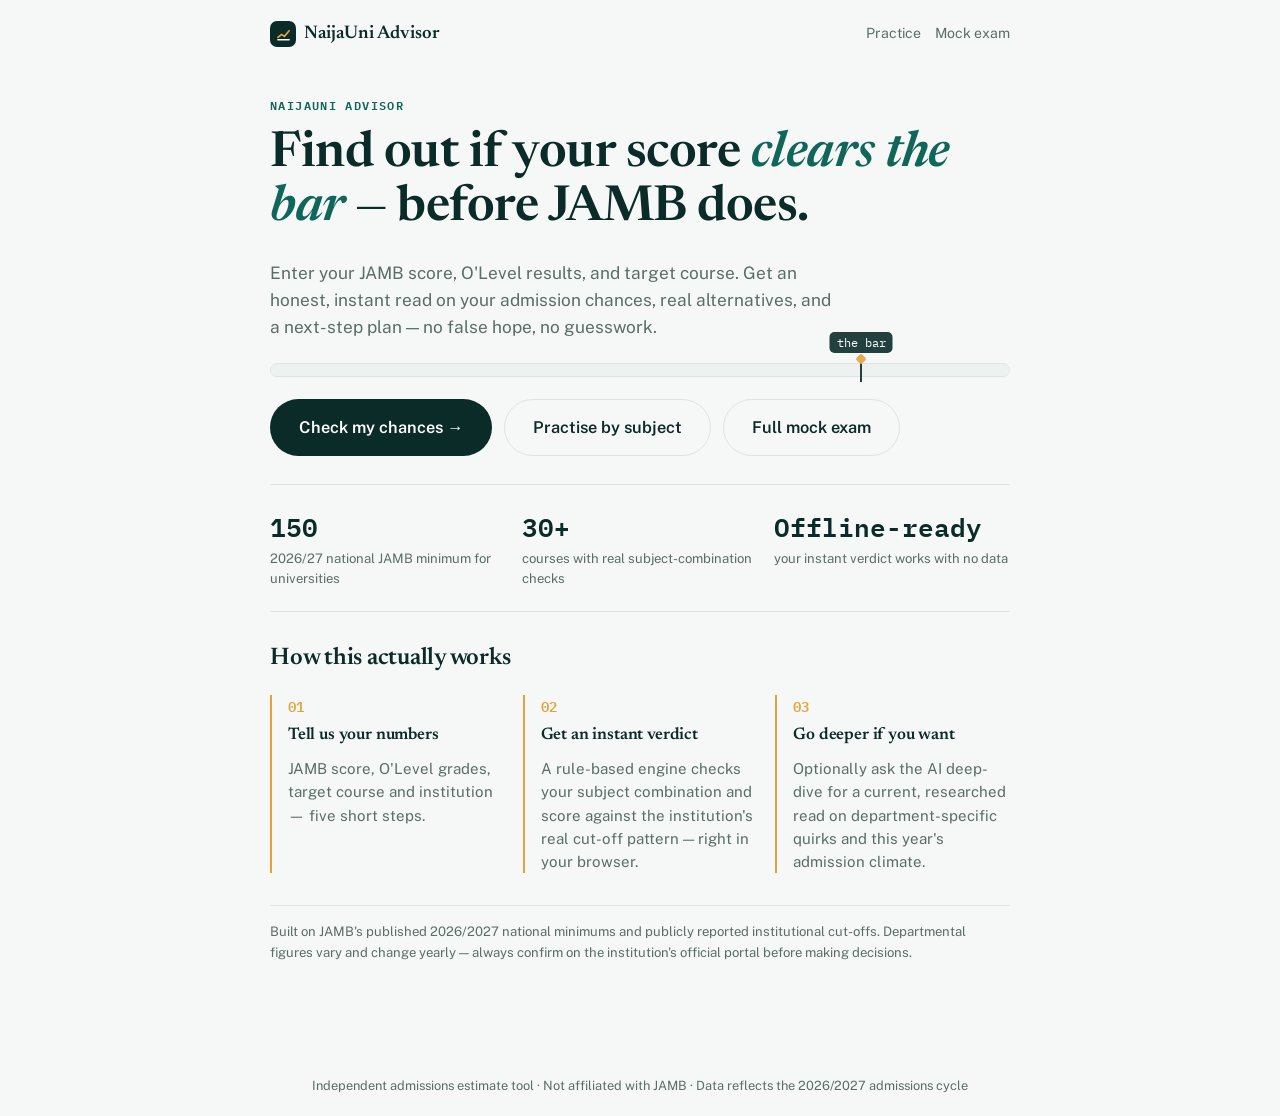
==== index.html @ e61abd61 "Add files via upload Signed-off-by: Azeez Ajibola Azeez <afwunajibola@gmail.com>" ====
<!doctype html>
<html lang="en">
<head>
<meta charset="UTF-8">
<meta name="viewport" content="width=device-width, initial-scale=1, viewport-fit=cover">
<title>NaijaUni Advisor — Know your admission chances</title>
<meta name="description" content="Check your JAMB admission chances instantly. Enter your UTME score, O'Level results and target course to get an honest, evidence-based verdict, real alternatives, and career outlook.">
<meta name="theme-color" content="#0B2B29">
<link rel="manifest" href="manifest.json">
<link rel="icon" href="icons/icon-192.png">
<link rel="apple-touch-icon" href="icons/icon-192.png">

<link rel="preconnect" href="https://fonts.googleapis.com">
<link rel="preconnect" href="https://fonts.gstatic.com" crossorigin>
<link href="https://fonts.googleapis.com/css2?family=Newsreader:ital,wght@0,500;0,600;0,700;1,500;1,600&family=Public+Sans:wght@400;500;600;700&family=IBM+Plex+Mono:wght@500;600&display=swap" rel="stylesheet">

<link rel="stylesheet" href="styles.css">
</head>
<body>
<div class="topbar">
  <a href="/" class="brand" onclick="event.preventDefault(); state.step=0; state.result=null; saveState(); render();">
    <span class="brand-mark">
      <svg viewBox="0 0 16 16" fill="none" xmlns="http://www.w3.org/2000/svg">
        <path d="M2 11L6 8L9 10L14 4" stroke="#E3A23C" stroke-width="1.8" stroke-linecap="round" stroke-linejoin="round"/>
        <path d="M2 13.5H14" stroke="#F6F8F7" stroke-width="1.6" stroke-linecap="round"/>
      </svg>
    </span>
    NaijaUni Advisor
  </a>
  <nav style="display:flex;gap:14px;align-items:center;font-size:.88rem"><a href="practice.html" style="color:var(--ink-muted);text-decoration:none">Practice</a><a href="cbt-exam.html" style="color:var(--ink-muted);text-decoration:none">Mock exam</a>
  <button id="install-btn" hidden>Install app</button></nav>
</div>

<main id="app"></main>

<footer>
  Independent admissions estimate tool · Not affiliated with JAMB · Data reflects the 2026/2027 admissions cycle
</footer>

<script src="data.js"></script>
<script src="app.js"></script>
</body>
</html>
---- styles.css ----
/* =========================================================
   NaijaUni Advisor — design system
   Palette: deep ink-teal + seal-gold accent on cool paper
   Type: Newsreader (display) / Public Sans (body) / IBM Plex Mono (data)
   ========================================================= */

:root {
  --ink-900: #0B2B29;
  --ink-800: #123A37;
  --teal-600: #0F6659;
  --teal-500: #157C6B;
  --gold-500: #E3A23C;
  --gold-300: #F0C784;
  --paper-50: #F6F8F7;
  --paper-100: #EDF1EF;
  --line: #DCE4E2;
  --ink-text: #14201F;
  --ink-muted: #5A6D69;

  --strong: #1F8A5F;
  --moderate: #C98A24;
  --low: #C0553F;
  --very-low: #8C2F39;

  --radius: 14px;
  --radius-sm: 8px;
  --shadow-card: 0 1px 2px rgba(11,43,41,0.06), 0 8px 24px -12px rgba(11,43,41,0.18);
  --max-width: 780px;
}

* { box-sizing: border-box; }

html { -webkit-tap-highlight-color: transparent; }

body {
  margin: 0;
  background: var(--paper-50);
  color: var(--ink-text);
  font-family: "Public Sans", -apple-system, BlinkMacSystemFont, sans-serif;
  line-height: 1.55;
  -webkit-font-smoothing: antialiased;
}

.mono { font-family: "IBM Plex Mono", ui-monospace, monospace; }

h1, h2, h3 {
  font-family: "Newsreader", Georgia, serif;
  color: var(--ink-900);
  margin: 0 0 0.5em;
  letter-spacing: -0.01em;
}
h1 { font-size: clamp(2rem, 5vw, 3.1rem); font-weight: 600; line-height: 1.08; }
h1 em { font-style: italic; color: var(--teal-600); }
h2 { font-size: 1.5rem; font-weight: 600; }
h3 { font-size: 1.05rem; font-weight: 600; }
p { margin: 0 0 1em; color: var(--ink-text); }

/* ---------- top bar ---------- */
.topbar {
  display: flex; align-items: center; justify-content: space-between;
  max-width: var(--max-width); margin: 0 auto; padding: 20px 20px 0;
}
.brand {
  font-family: "Newsreader", serif; font-weight: 600; font-size: 1.15rem;
  color: var(--ink-900); text-decoration: none; display: flex; align-items: center; gap: 8px;
}
.brand-mark {
  width: 26px; height: 26px; border-radius: 7px; background: var(--ink-900);
  display: inline-flex; align-items: center; justify-content: center;
}
.brand-mark svg { width: 15px; height: 15px; }
#install-btn {
  font: inherit; font-size: 0.85rem; border: 1px solid var(--line); background: #fff;
  color: var(--ink-900); border-radius: 999px; padding: 6px 14px; cursor: pointer;
}

/* ---------- layout ---------- */
main { max-width: var(--max-width); margin: 0 auto; padding: 20px 20px 80px; }
.screen { display: flex; flex-direction: column; gap: 20px; }

.card {
  background: #fff; border: 1px solid var(--line); border-radius: var(--radius);
  box-shadow: var(--shadow-card); padding: 28px;
}

/* ---------- landing ---------- */
.hero { padding: 28px 0 8px; }
.eyebrow {
  font-family: "IBM Plex Mono", monospace; font-size: 0.72rem; font-weight: 600;
  letter-spacing: 0.12em; color: var(--teal-600); text-transform: uppercase; margin: 0 0 14px;
}
.hero-sub { font-size: 1.08rem; color: var(--ink-muted); max-width: 52ch; }
.hero-actions { display: flex; gap: 12px; flex-wrap: wrap; margin-top: 22px; }
.hero-actions .btn-ghost { text-decoration: none; display: inline-flex; align-items: center; }
.cbt-link { margin-top: 6px; text-decoration: none; display: inline-flex; align-items: center; }

.trust-strip {
  display: grid; grid-template-columns: repeat(3, 1fr); gap: 16px;
  border-top: 1px solid var(--line); border-bottom: 1px solid var(--line); padding: 22px 0;
}
.trust-item { text-align: left; }
.trust-num { font-size: 1.6rem; font-weight: 600; color: var(--ink-900); display: block; }
.trust-label { font-size: 0.82rem; color: var(--ink-muted); margin-top: 2px; }

.how { padding: 8px 0; }
.how-grid { display: grid; gap: 18px; grid-template-columns: repeat(3, 1fr); margin-top: 18px; }
.how-card { border-left: 2px solid var(--gold-500); padding-left: 16px; }
.how-num { color: var(--gold-500); font-size: 0.85rem; font-weight: 600; }
.how-card h3 { margin-top: 6px; }
.how-card p { color: var(--ink-muted); font-size: 0.94rem; margin-bottom: 0; }

.landing-disclaimer {
  font-size: 0.82rem; color: var(--ink-muted); border-top: 1px solid var(--line);
  padding-top: 16px; margin-top: 4px;
}

/* ---------- cutoff bar (signature element) ---------- */
.cutoff-bar { margin: 22px 0; }
.cutoff-track {
  position: relative; height: 14px; background: var(--paper-100);
  border-radius: 999px; overflow: visible; border: 1px solid var(--line);
}
.cutoff-fill {
  height: 100%; border-radius: 999px; transition: width 0.6s cubic-bezier(.2,.8,.2,1);
}
.cutoff-fill.cleared { background: linear-gradient(90deg, var(--teal-500), var(--strong)); }
.cutoff-fill.short { background: linear-gradient(90deg, var(--low), var(--very-low)); }
.cutoff-mark {
  position: absolute; top: -6px; bottom: -6px; width: 2px; background: var(--ink-900);
  transform: translateX(-1px);
}
.cutoff-mark::after {
  content: ""; position: absolute; top: -3px; left: -3px; width: 8px; height: 8px;
  border-radius: 2px; background: var(--gold-500); transform: rotate(45deg);
}
.cutoff-mark-label {
  position: absolute; top: -26px; left: 50%; transform: translateX(-50%);
  font-size: 0.72rem; background: var(--ink-900); color: #fff; padding: 2px 7px; border-radius: 5px;
  white-space: nowrap;
}
.cutoff-bar-demo .cutoff-track { opacity: 0.9; }
.cutoff-caption { margin-top: 10px; font-size: 0.92rem; color: var(--ink-muted); }
.score-readout { color: var(--ink-900); font-weight: 600; font-size: 1rem; }

/* ---------- buttons ---------- */
.btn {
  font: inherit; font-weight: 600; border-radius: 999px; border: 1px solid transparent;
  padding: 12px 22px; cursor: pointer; transition: transform 0.15s ease, background 0.15s ease;
  font-size: 0.95rem;
}
.btn:active { transform: scale(0.97); }
.btn-primary { background: var(--ink-900); color: #fff; }
.btn-primary:hover { background: var(--teal-600); }
.btn-primary:disabled { opacity: 0.6; cursor: default; }
.btn-lg { padding: 15px 28px; font-size: 1.02rem; }
.btn-ghost { background: transparent; color: var(--ink-900); border-color: var(--line); }
.btn-ghost:hover { border-color: var(--ink-900); }
.btn-sm { padding: 8px 16px; font-size: 0.85rem; }

/* ---------- wizard ---------- */
.progress-wrap { padding: 4px 2px; }
.progress-label {
  display: flex; justify-content: space-between; font-size: 0.82rem;
  color: var(--ink-muted); margin-bottom: 8px;
}
.progress-bar { height: 6px; background: var(--paper-100); border-radius: 999px; overflow: hidden; }
.progress-fill { height: 100%; background: var(--teal-600); border-radius: 999px; transition: width 0.4s ease; }

.step-card { display: flex; flex-direction: column; gap: 18px; }
.step-body { display: flex; flex-direction: column; gap: 6px; }
.step-hint { color: var(--ink-muted); font-size: 0.95rem; }

.big-input, .big-textarea {
  font: inherit; font-size: 1.4rem; padding: 14px 16px; border-radius: var(--radius-sm);
  border: 1.5px solid var(--line); width: 100%; background: var(--paper-50);
}
.big-input:focus, .big-textarea:focus { outline: none; border-color: var(--teal-600); background: #fff; }
.big-textarea { font-size: 1rem; resize: vertical; }

.field-error { color: var(--very-low); font-size: 0.88rem; min-height: 1.2em; margin: 0; }

.wizard-nav { display: flex; justify-content: space-between; align-items: center; margin-top: 4px; }

/* olevel rows */
.olevel-rows { display: flex; flex-direction: column; gap: 8px; margin: 8px 0; }
.olevel-row { display: grid; grid-template-columns: 1fr 100px 32px; gap: 8px; align-items: center; }
.olevel-subject, .olevel-grade {
  font: inherit; padding: 10px 10px; border-radius: var(--radius-sm); border: 1.5px solid var(--line);
  background: var(--paper-50); font-size: 0.92rem;
}
.row-remove {
  width: 32px; height: 32px; border-radius: 50%; border: 1px solid var(--line); background: #fff;
  color: var(--very-low); font-size: 1.1rem; cursor: pointer; line-height: 1;
}
.sittings-toggle { display: flex; align-items: center; justify-content: space-between; margin-top: 6px; gap: 12px; flex-wrap: wrap; }
.toggle-group { display: flex; border: 1px solid var(--line); border-radius: 999px; overflow: hidden; }
.toggle-btn { font: inherit; font-size: 0.85rem; padding: 7px 14px; border: none; background: #fff; cursor: pointer; }
.toggle-btn.active { background: var(--ink-900); color: #fff; }

/* combobox */
.combobox { position: relative; }
.combobox-input {
  font: inherit; font-size: 1.1rem; padding: 14px 16px; border-radius: var(--radius-sm);
  border: 1.5px solid var(--line); width: 100%; background: var(--paper-50);
}
.combobox-input:focus { outline: none; border-color: var(--teal-600); background: #fff; }
.combobox-list {
  position: absolute; top: calc(100% + 6px); left: 0; right: 0; max-height: 280px; overflow-y: auto;
  background: #fff; border: 1px solid var(--line); border-radius: var(--radius-sm);
  box-shadow: var(--shadow-card); z-index: 20;
}
.combobox-item { padding: 11px 14px; cursor: pointer; display: flex; justify-content: space-between; gap: 10px; }
.combobox-item:hover, .combobox-item.active { background: var(--paper-100); }
.combobox-item-label { font-size: 0.96rem; }
.combobox-item-sub { font-size: 0.78rem; color: var(--ink-muted); white-space: nowrap; text-transform: capitalize; }
.combobox-empty { padding: 14px; color: var(--ink-muted); font-size: 0.9rem; }

/* ---------- results ---------- */
.result-slip { position: relative; overflow: hidden; }
.result-slip::before {
  content: ""; position: absolute; top: 0; left: 0; right: 0; height: 4px;
  background: linear-gradient(90deg, var(--teal-600), var(--gold-500));
}
.slip-header { display: flex; align-items: center; justify-content: space-between; margin-bottom: 18px; }

.verdict-badge {
  display: flex; flex-direction: column; gap: 4px; padding: 16px 18px; border-radius: var(--radius-sm);
  border: 1px solid var(--line);
}
.verdict-label { font-family: "Newsreader", serif; font-size: 1.7rem; font-weight: 600; color: var(--badge-color); }
.verdict-desc { color: var(--ink-muted); font-size: 0.95rem; }

.profile-grid {
  display: grid; grid-template-columns: 1fr 1fr; gap: 16px; margin-top: 22px;
  border-top: 1px solid var(--line); padding-top: 20px;
}
.profile-cell-label { font-size: 0.78rem; color: var(--ink-muted); text-transform: uppercase; letter-spacing: 0.04em; margin-bottom: 3px; }
.profile-cell-value { font-size: 1.05rem; font-weight: 600; color: var(--ink-900); }

.assess-grid { display: grid; grid-template-columns: 1fr 1fr; gap: 24px; margin-top: 14px; }
.assess-col h3 { font-size: 0.95rem; }
.assess-list { list-style: none; margin: 0; padding: 0; display: flex; flex-direction: column; gap: 10px; }
.assess-list li { padding-left: 24px; position: relative; font-size: 0.94rem; color: var(--ink-text); }
.assess-list.check li::before { content: "✓"; position: absolute; left: 0; color: var(--strong); font-weight: 700; }
.assess-list.flag li::before { content: "!"; position: absolute; left: 2px; color: var(--low); font-weight: 800; }

.alt-grid { display: grid; gap: 14px; margin-top: 14px; }
.alt-card { border: 1px solid var(--line); border-radius: var(--radius-sm); padding: 16px; background: var(--paper-50); }
.alt-card h3 { font-size: 1rem; margin-bottom: 6px; }
.alt-card p { font-size: 0.92rem; color: var(--ink-muted); margin: 0; }

.career-grid { display: grid; grid-template-columns: 1fr 1fr; gap: 16px; margin: 14px 0; }
.career-cell { border-left: 2px solid var(--gold-500); padding-left: 12px; }
.career-cell-label { font-size: 0.76rem; color: var(--ink-muted); text-transform: uppercase; letter-spacing: 0.04em; }
.career-cell-value { font-size: 0.95rem; font-weight: 600; margin-top: 2px; }
.career-note { font-size: 0.94rem; color: var(--ink-muted); font-style: italic; margin: 0; }

/* ---------- aggregate breakdown ---------- */
.breakdown-card h2 { margin-bottom: 4px; }
.breakdown-rows { display: flex; flex-direction: column; gap: 14px; margin: 18px 0; }
.breakdown-row-top { display: flex; justify-content: space-between; font-size: 0.92rem; margin-bottom: 6px; }
.breakdown-bar-track { height: 8px; background: var(--paper-100); border-radius: 999px; overflow: hidden; border: 1px solid var(--line); }
.breakdown-bar-fill { height: 100%; background: linear-gradient(90deg, var(--teal-500), var(--gold-500)); border-radius: 999px; transition: width 0.5s ease; }
.breakdown-total {
  display: flex; justify-content: space-between; align-items: center; font-size: 1.05rem; font-weight: 600;
  border-top: 1px solid var(--line); padding-top: 14px; color: var(--ink-900);
}
.putme-target {
  margin-top: 18px; padding: 16px; border-radius: var(--radius-sm); background: var(--paper-50); border: 1px solid var(--line);
}
.putme-target h3 { font-size: 0.98rem; margin-bottom: 8px; }
.putme-target p { font-size: 0.92rem; margin-bottom: 8px; }
.putme-note { color: var(--ink-muted); font-size: 0.85rem !important; font-style: italic; margin-bottom: 0 !important; }
.putme-input-row { display: flex; gap: 10px; margin-top: 16px; flex-wrap: wrap; }
.putme-input {
  flex: 1; min-width: 200px; font: inherit; font-size: 0.95rem; padding: 10px 14px;
  border-radius: var(--radius-sm); border: 1.5px solid var(--line); background: var(--paper-50);
}
.putme-input:focus { outline: none; border-color: var(--teal-600); background: #fff; }

.action-plan { margin: 14px 0 0; padding-left: 22px; display: flex; flex-direction: column; gap: 10px; }
.action-plan li { font-size: 0.96rem; }

.deepdive-card { background: var(--ink-900); color: #fff; }
.deepdive-card h2, .deepdive-card .step-hint { color: #fff; }
.deepdive-card .step-hint { color: rgba(255,255,255,0.7); }
.deepdive-header { margin-bottom: 16px; }
.deepdive-loading, .deepdive-error {
  font-size: 0.92rem; color: rgba(255,255,255,0.85); background: rgba(255,255,255,0.08);
  padding: 14px; border-radius: var(--radius-sm); margin-bottom: 14px;
}
.deepdive-text { font-size: 0.96rem; line-height: 1.65; margin-bottom: 16px; }
.deepdive-text h3, .deepdive-text h4 { color: #fff; margin-top: 1em; }
.deepdive-text ul { padding-left: 20px; }
.deepdive-card .btn-primary { background: var(--gold-500); color: var(--ink-900); }
.deepdive-card .btn-primary:hover { background: var(--gold-300); }

/* ---------- footer ---------- */
footer {
  max-width: var(--max-width); margin: 0 auto; padding: 20px; text-align: center;
  font-size: 0.8rem; color: var(--ink-muted);
}

/* ---------- responsive ---------- */
@media (max-width: 640px) {
  .trust-strip { grid-template-columns: 1fr; gap: 14px; }
  .how-grid { grid-template-columns: 1fr; }
  .profile-grid, .assess-grid, .career-grid { grid-template-columns: 1fr; }
  .card { padding: 20px; }
  .olevel-row { grid-template-columns: 1fr 84px 32px; }
}

/* ---------- print ---------- */
@media print {
  .topbar, .deepdive-card, .btn, footer { display: none !important; }
  body { background: #fff; }
  .card { box-shadow: none; border: 1px solid #ccc; }
}

/* ---------- reduced motion ---------- */
@media (prefers-reduced-motion: reduce) {
  .cutoff-fill, .progress-fill, .btn { transition: none; }
}

/* focus visibility */
a:focus-visible, button:focus-visible, input:focus-visible, select:focus-visible, textarea:focus-visible {
  outline: 2px solid var(--teal-600); outline-offset: 2px;
}

/* ---------- practice links on results ---------- */
.practice-block { margin-top: 18px; padding: 16px; border-radius: var(--radius-sm); background: var(--paper-50); border: 1px solid var(--line); }
.practice-block h3 { margin-bottom: 4px; }
.practice-links { display: flex; flex-wrap: wrap; gap: 8px; margin-top: 8px; }
.chip-link { text-decoration: none; font-size: .88rem; font-weight: 600; color: var(--ink-900); background: #fff; border: 1.5px solid var(--line); border-radius: 99px; padding: 7px 14px; }
.chip-link:hover { border-color: var(--teal-600); }

.deepdive-sources { font-size: .84rem; color: rgba(255,255,255,.75); margin-bottom: 14px; line-height: 1.7; }
.deepdive-sources a { color: var(--gold-300); }
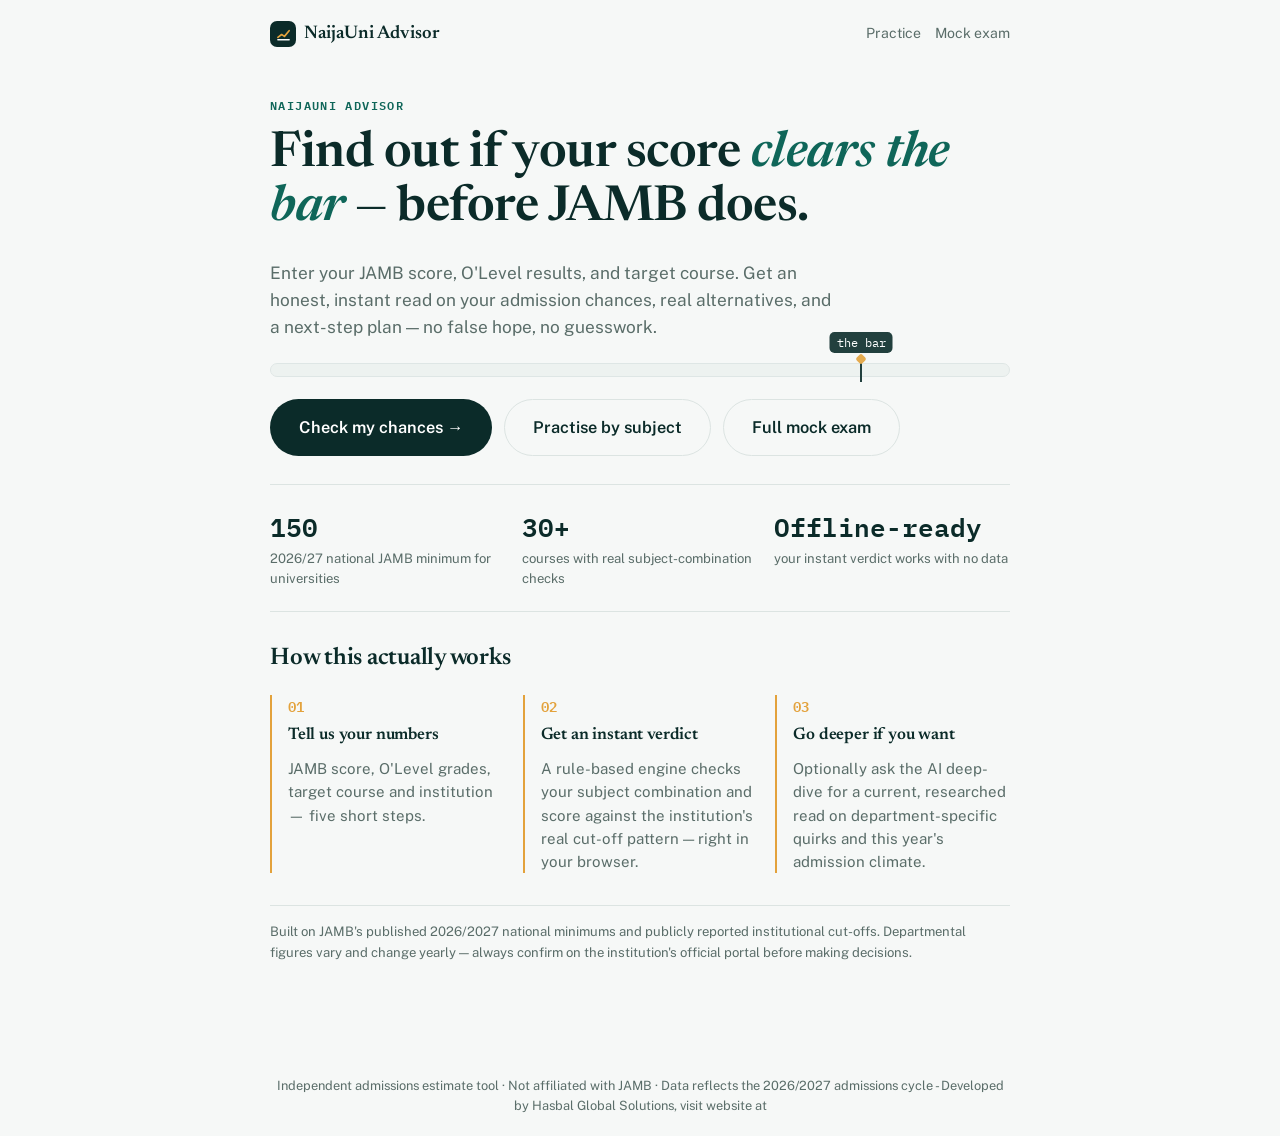
==== commit ffde969e: "Add developer info to footer in index.html Updated footer to include developer information and websi" ====
--- a/index.html
+++ b/index.html
@@ -3,7 +3,7 @@
 <head>
 <meta charset="UTF-8">
 <meta name="viewport" content="width=device-width, initial-scale=1, viewport-fit=cover">
-<title>NaijaUni Advisor — Know your admission chances</title>
+<title>NaijaUni Advisor - Know your admission chances</title>
 <meta name="description" content="Check your JAMB admission chances instantly. Enter your UTME score, O'Level results and target course to get an honest, evidence-based verdict, real alternatives, and career outlook.">
 <meta name="theme-color" content="#0B2B29">
 <link rel="manifest" href="manifest.json">
@@ -34,7 +34,7 @@
 <main id="app"></main>
 
 <footer>
-  Independent admissions estimate tool · Not affiliated with JAMB · Data reflects the 2026/2027 admissions cycle
+  Independent admissions estimate tool · Not affiliated with JAMB · Data reflects the 2026/2027 admissions cycle - Developed by Hasbal Global Solutions, visit website at <link href = "https://hasbal.com.ng/" >
 </footer>
 
 <script src="data.js"></script>
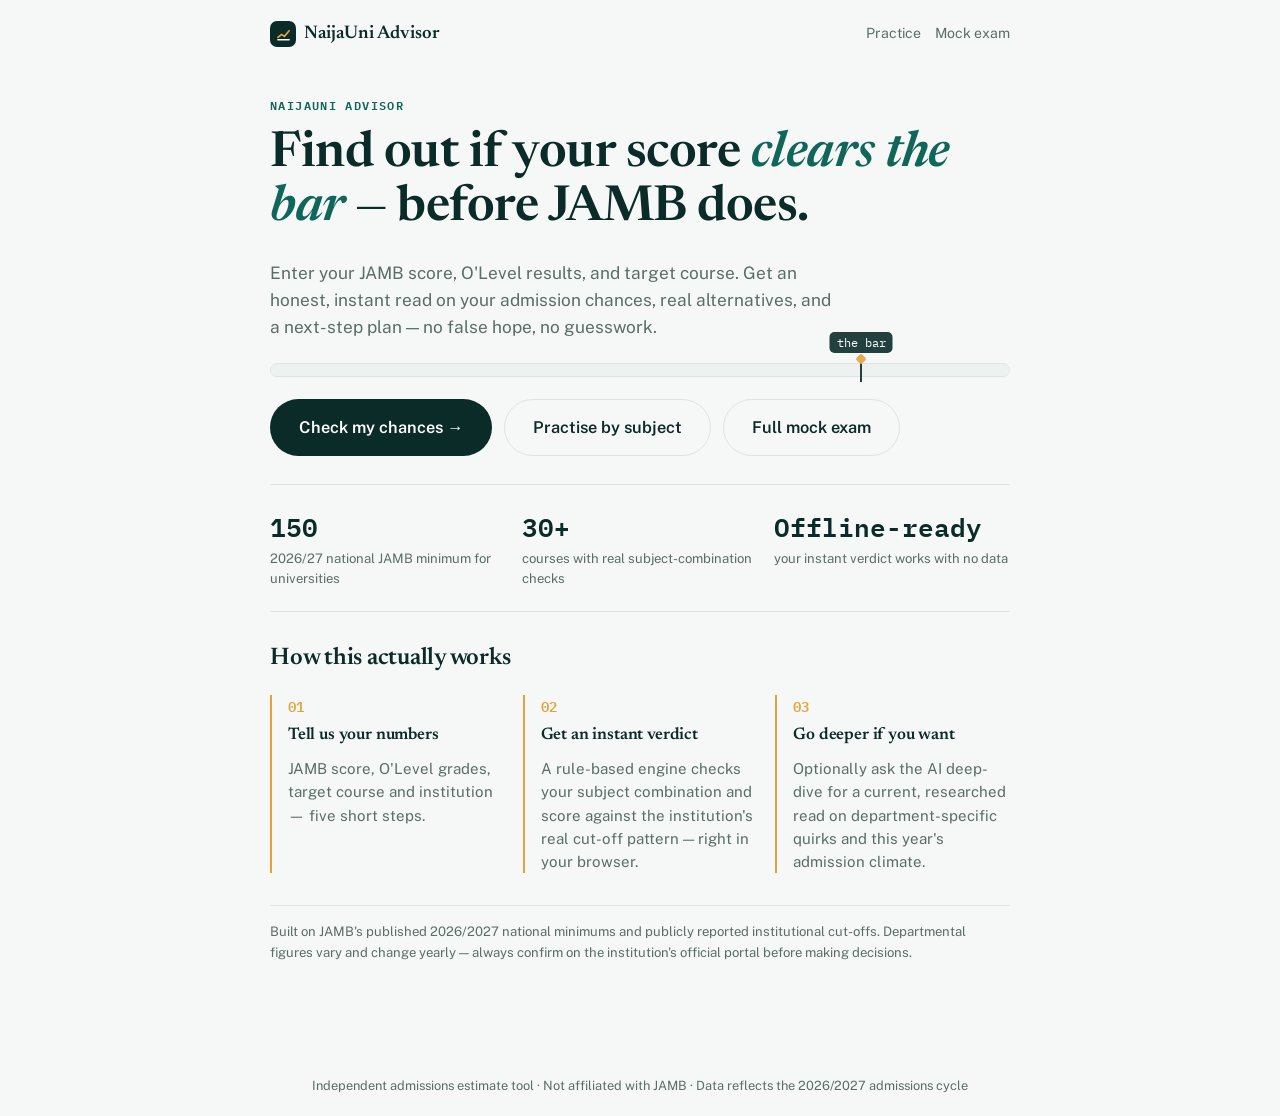
==== commit f5bb1434: "Update footer content in index.html Removed link from footer text.  Signed-off-by: Azeez Ajibola Aze" ====
--- a/index.html
+++ b/index.html
@@ -34,7 +34,7 @@
 <main id="app"></main>
 
 <footer>
-  Independent admissions estimate tool · Not affiliated with JAMB · Data reflects the 2026/2027 admissions cycle - Developed by Hasbal Global Solutions, visit website at <link href = "https://hasbal.com.ng/" >
+  Independent admissions estimate tool · Not affiliated with JAMB · Data reflects the 2026/2027 admissions cycle
 </footer>
 
 <script src="data.js"></script>
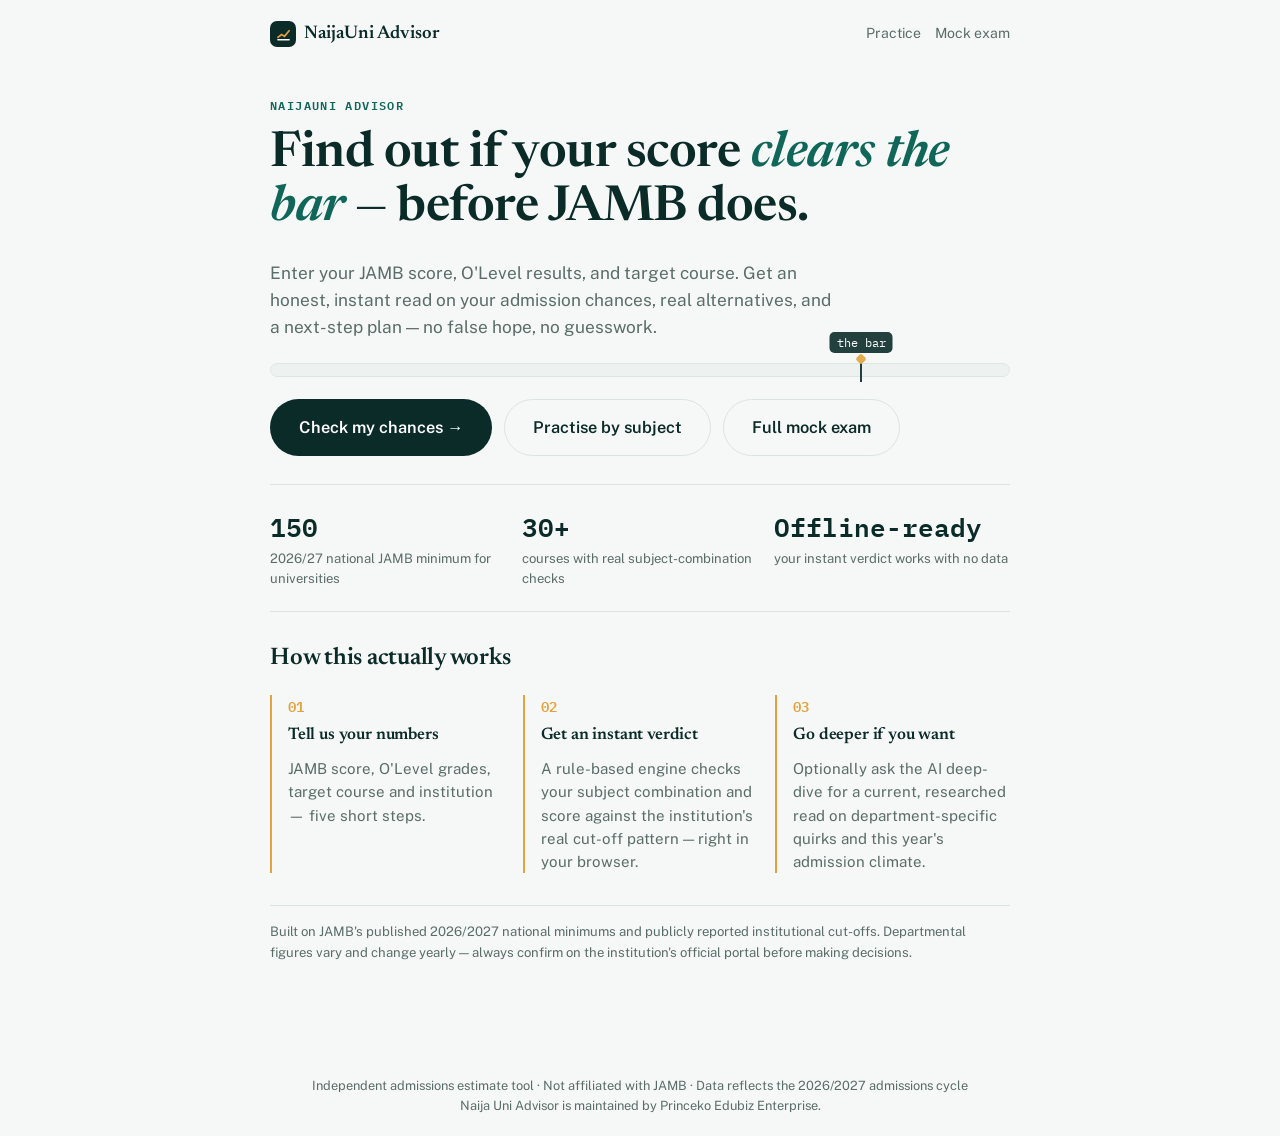
==== commit afeb0e70: "Add files via upload Signed-off-by: Azeez Ajibola Azeez <afwunajibola@gmail.com>" ====
--- a/index.html
+++ b/index.html
@@ -3,7 +3,8 @@
 <head>
 <meta charset="UTF-8">
 <meta name="viewport" content="width=device-width, initial-scale=1, viewport-fit=cover">
-<title>NaijaUni Advisor - Know your admission chances</title>
+<title>NaijaUni Advisor — Know your admission chances</title>
+<link rel="canonical" href="https://naija-uni-advisor.hasbal.com.ng/">
 <meta name="description" content="Check your JAMB admission chances instantly. Enter your UTME score, O'Level results and target course to get an honest, evidence-based verdict, real alternatives, and career outlook.">
 <meta name="theme-color" content="#0B2B29">
 <link rel="manifest" href="manifest.json">
@@ -34,7 +35,8 @@
 <main id="app"></main>
 
 <footer>
-  Independent admissions estimate tool · Not affiliated with JAMB · Data reflects the 2026/2027 admissions cycle
+  Independent admissions estimate tool · Not affiliated with JAMB · Data reflects the 2026/2027 admissions cycle<br>
+  Naija Uni Advisor is maintained by Princeko Edubiz Enterprise.
 </footer>
 
 <script src="data.js"></script>
--- a/styles.css
+++ b/styles.css
@@ -289,9 +289,15 @@
   font-size: 0.92rem; color: rgba(255,255,255,0.85); background: rgba(255,255,255,0.08);
   padding: 14px; border-radius: var(--radius-sm); margin-bottom: 14px;
 }
-.deepdive-text { font-size: 0.96rem; line-height: 1.65; margin-bottom: 16px; }
-.deepdive-text h3, .deepdive-text h4 { color: #fff; margin-top: 1em; }
-.deepdive-text ul { padding-left: 20px; }
+/* The global `p { color: ink-text }` rule is dark; inside this dark card every text element must be light. */
+.deepdive-card p, .deepdive-card li { color: rgba(255,255,255,0.92); }
+.deepdive-text { font-size: 1rem; line-height: 1.7; margin-bottom: 16px; color: #F3F8F7; }
+.deepdive-text p, .deepdive-text li { color: #F3F8F7; }
+.deepdive-text strong { color: #fff; font-weight: 700; }
+.deepdive-text em { color: #F3F8F7; }
+.deepdive-text h3, .deepdive-text h4 { color: #fff; margin: 1.2em 0 .4em; font-size: 1.05rem; }
+.deepdive-text ul, .deepdive-text ol { padding-left: 22px; margin: 0 0 1em; }
+.deepdive-text li { margin-bottom: 6px; }
 .deepdive-card .btn-primary { background: var(--gold-500); color: var(--ink-900); }
 .deepdive-card .btn-primary:hover { background: var(--gold-300); }
 
